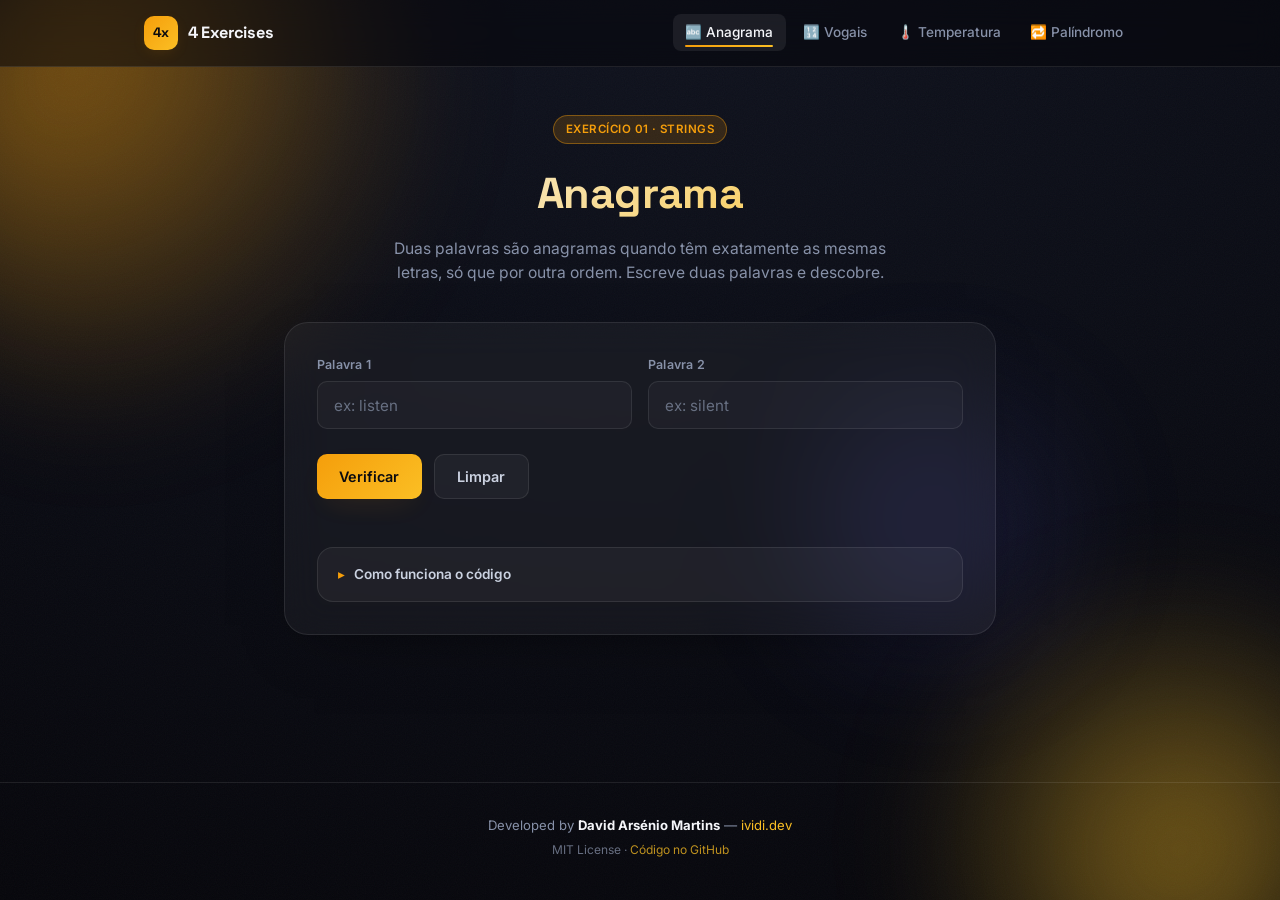
==== anagrama.html @ 0399c36a "Rebuild the 4 exercises with a modern animated UI Redesigns anagrama, contador de vogais, conversor " ====
<!DOCTYPE html>
<html lang="pt" class="theme-anagrama">
<head>
<meta charset="UTF-8" />
<meta name="viewport" content="width=device-width, initial-scale=1.0" />
<title>Anagrama — 4 Exercises</title>
<meta name="description" content="Verifica se duas palavras são anagramas, com visualização animada das letras ordenadas." />
<link rel="icon" href="data:image/svg+xml,%3Csvg xmlns='http://www.w3.org/2000/svg' viewBox='0 0 100 100'%3E%3Crect width='100' height='100' rx='24' fill='%230b0d16'/%3E%3Ctext x='50' y='68' font-size='54' text-anchor='middle'%3E%F0%9F%94%A4%3C/text%3E%3C/svg%3E" />
<link rel="preconnect" href="https://fonts.googleapis.com" />
<link rel="stylesheet" href="css/style.css" />
<link rel="stylesheet" href="css/anagrama.css" />
</head>
<body>
<div class="bg-orbs" aria-hidden="true">
  <span class="orb orb-1"></span>
  <span class="orb orb-2"></span>
  <span class="orb orb-3"></span>
</div>
<div class="grain" aria-hidden="true"></div>

<header class="site-nav">
  <div class="nav-inner">
    <a href="index.html" class="brand"><span class="brand-mark">4x</span>4 Exercises</a>
    <nav class="nav-links">
      <a href="anagrama.html">🔤 Anagrama</a>
      <a href="contador.html">🔢 Vogais</a>
      <a href="conversor.html">🌡️ Temperatura</a>
      <a href="palindromo.html">🔁 Palíndromo</a>
    </nav>
  </div>
</header>

<main>
  <section class="exercise-hero">
    <span class="badge">Exercício 01 · Strings</span>
    <h1>Anagrama</h1>
    <p class="lead">Duas palavras são anagramas quando têm exatamente as mesmas letras, só que por outra ordem. Escreve duas palavras e descobre.</p>
  </section>

  <section class="panel">
    <div class="row-2">
      <div class="field">
        <label for="palavra1">Palavra 1</label>
        <input class="input" type="text" id="palavra1" placeholder="ex: listen" autocomplete="off" />
      </div>
      <div class="field">
        <label for="palavra2">Palavra 2</label>
        <input class="input" type="text" id="palavra2" placeholder="ex: silent" autocomplete="off" />
      </div>
    </div>

    <div class="actions">
      <button class="btn btn-primary" onclick="verificar()">Verificar</button>
      <button class="btn btn-ghost" onclick="limpar()">Limpar</button>
    </div>

    <div class="result" id="resultado"></div>

    <div class="tiles-wrap" id="tilesWrap">
      <div class="tiles-row">
        <span class="tiles-label">Palavra 1 ordenada</span>
        <div class="tiles" id="tiles1"></div>
      </div>
      <div class="tiles-row">
        <span class="tiles-label">Palavra 2 ordenada</span>
        <div class="tiles" id="tiles2"></div>
      </div>
    </div>

    <details class="how">
      <summary>Como funciona o código</summary>
      <div class="how-body">
        <p>Cada palavra é passada para minúsculas, sem espaços, depois dividida em letras com <code>split("")</code>, ordenada alfabeticamente com <code>sort()</code> e reconstruída com <code>join("")</code>. Se as duas strings resultantes forem iguais, são anagramas.</p>
        <pre>a = a.toLowerCase().replace(/ /g, "").split("").sort().join("");
b = b.toLowerCase().replace(/ /g, "").split("").sort().join("");
a === b // true → anagramas</pre>
      </div>
    </details>
  </section>
</main>

<footer class="site-footer">
  <p>Developed by <strong>David Arsénio Martins</strong> — <a href="https://ividi.dev/" target="_blank" rel="noopener">ividi.dev</a></p>
  <p class="fine-print">MIT License · <a href="https://github.com/VidiPT89/4exercisesHD" target="_blank" rel="noopener">Código no GitHub</a></p>
</footer>

<script src="js/app.js"></script>
<script src="js/anagrama.js"></script>
</body>
</html>
---- css/style.css ----
/* =========================================================
   4 Exercises HD — Shared Design System
   Developed by David Arsénio Martins — https://ividi.dev/
   ========================================================= */

@import url('https://fonts.googleapis.com/css2?family=Space+Grotesk:wght@500;600;700&family=Inter:wght@400;500;600;700&display=swap');

:root {
  --bg-0: #06060b;
  --bg-1: #0b0d16;
  --bg-2: #10131f;
  --ink-0: #f5f6fa;
  --ink-1: #cbd2e1;
  --ink-2: #8791a8;
  --line: rgba(255, 255, 255, 0.09);
  --glass: rgba(255, 255, 255, 0.045);
  --glass-strong: rgba(255, 255, 255, 0.07);
  --danger: #f87171;
  --success: #34d399;

  /* default accent (home) */
  --accent: #f59e0b;
  --accent-2: #fb923c;
  --accent-soft: rgba(245, 158, 11, 0.16);

  --radius-sm: 10px;
  --radius-md: 16px;
  --radius-lg: 24px;
  --ease: cubic-bezier(0.22, 1, 0.36, 1);
  --font-head: 'Space Grotesk', system-ui, -apple-system, sans-serif;
  --font-body: 'Inter', system-ui, -apple-system, sans-serif;
}

html.theme-anagrama   { --accent: #f59e0b; --accent-2: #fbbf24; --accent-soft: rgba(245, 158, 11, .16); }
html.theme-contador   { --accent: #22d3ee; --accent-2: #34d399; --accent-soft: rgba(34, 211, 238, .16); }
html.theme-conversor  { --accent: #fb7185; --accent-2: #f97316; --accent-soft: rgba(251, 113, 133, .16); }
html.theme-palindromo { --accent: #c084fc; --accent-2: #f472b6; --accent-soft: rgba(192, 132, 252, .16); }

* { margin: 0; padding: 0; box-sizing: border-box; }

html { scroll-behavior: smooth; }

body {
  min-height: 100vh;
  background: radial-gradient(120% 120% at 50% -10%, var(--bg-2) 0%, var(--bg-1) 45%, var(--bg-0) 100%);
  color: var(--ink-1);
  font-family: var(--font-body);
  line-height: 1.55;
  overflow-x: hidden;
  position: relative;
  display: flex;
  flex-direction: column;
}

h1, h2, h3, .brand { font-family: var(--font-head); color: var(--ink-0); letter-spacing: -0.01em; }

a { color: inherit; }

::selection { background: var(--accent); color: #0a0a0f; }

/* ---------- ambient background orbs ---------- */
.bg-orbs {
  position: fixed;
  inset: 0;
  z-index: 0;
  pointer-events: none;
  overflow: hidden;
}

.orb {
  position: absolute;
  border-radius: 50%;
  filter: blur(70px);
  opacity: 0.55;
  will-change: transform;
}

.orb-1 {
  width: 42vw; height: 42vw;
  top: -12%; left: -8%;
  background: radial-gradient(circle at 30% 30%, var(--accent), transparent 70%);
  animation: float1 22s var(--ease) infinite alternate;
}

.orb-2 {
  width: 34vw; height: 34vw;
  bottom: -14%; right: -6%;
  background: radial-gradient(circle at 60% 60%, var(--accent-2), transparent 70%);
  animation: float2 26s var(--ease) infinite alternate;
}

.orb-3 {
  width: 26vw; height: 26vw;
  top: 40%; left: 60%;
  background: radial-gradient(circle, #6366f1, transparent 70%);
  opacity: 0.25;
  animation: float3 30s var(--ease) infinite alternate;
}

@keyframes float1 { to { transform: translate(6vw, 8vh) scale(1.12); } }
@keyframes float2 { to { transform: translate(-5vw, -6vh) scale(1.08); } }
@keyframes float3 { to { transform: translate(-8vw, 5vh) scale(0.94); } }

.grain {
  position: fixed;
  inset: 0;
  z-index: 1;
  pointer-events: none;
  background-image: url("data:image/svg+xml,%3Csvg xmlns='http://www.w3.org/2000/svg' width='120' height='120'%3E%3Cfilter id='n'%3E%3CfeTurbulence type='fractalNoise' baseFrequency='0.9' numOctaves='2' stitchTiles='stitch'/%3E%3C/filter%3E%3Crect width='100%25' height='100%25' filter='url(%23n)' opacity='0.035'/%3E%3C/svg%3E");
}

/* ---------- nav ---------- */
.site-nav {
  position: sticky;
  top: 0;
  z-index: 20;
  backdrop-filter: blur(14px);
  -webkit-backdrop-filter: blur(14px);
  background: rgba(6, 6, 11, 0.55);
  border-bottom: 1px solid var(--line);
}

.nav-inner {
  max-width: 1040px;
  margin: 0 auto;
  padding: 0.9rem 1.5rem;
  display: flex;
  align-items: center;
  justify-content: space-between;
  gap: 1rem;
  flex-wrap: wrap;
}

.brand {
  display: flex;
  align-items: center;
  gap: 0.6rem;
  font-weight: 700;
  font-size: 1.02rem;
  text-decoration: none;
}

.brand-mark {
  display: grid;
  place-items: center;
  width: 34px;
  height: 34px;
  border-radius: 10px;
  background: linear-gradient(135deg, var(--accent), var(--accent-2));
  color: #0a0a0f;
  font-weight: 700;
  font-size: 0.85rem;
  box-shadow: 0 4px 16px -4px var(--accent-soft);
}

.nav-links {
  display: flex;
  gap: 0.25rem;
  flex-wrap: wrap;
}

.nav-links a {
  position: relative;
  padding: 0.5rem 0.8rem;
  font-size: 0.85rem;
  font-weight: 500;
  color: var(--ink-2);
  text-decoration: none;
  border-radius: 8px;
  transition: color 0.2s var(--ease), background 0.2s var(--ease);
  white-space: nowrap;
}

.nav-links a:hover { color: var(--ink-0); background: var(--glass); }

.nav-links a.active {
  color: var(--ink-0);
  background: var(--glass-strong);
}

.nav-links a.active::after {
  content: '';
  position: absolute;
  left: 0.8rem;
  right: 0.8rem;
  bottom: 0.28rem;
  height: 2px;
  border-radius: 2px;
  background: linear-gradient(90deg, var(--accent), var(--accent-2));
}

/* ---------- layout ---------- */
main {
  position: relative;
  z-index: 2;
  flex: 1;
  width: 100%;
  max-width: 760px;
  margin: 0 auto;
  padding: 3rem 1.5rem 4rem;
}

.exercise-hero {
  text-align: center;
  margin-bottom: 2.25rem;
  animation: fadeInUp 0.7s var(--ease) both;
}

.badge {
  display: inline-flex;
  align-items: center;
  gap: 0.4rem;
  padding: 0.3rem 0.75rem;
  border-radius: 999px;
  font-size: 0.72rem;
  font-weight: 600;
  letter-spacing: 0.04em;
  text-transform: uppercase;
  color: var(--accent);
  background: var(--accent-soft);
  border: 1px solid color-mix(in srgb, var(--accent) 40%, transparent);
  margin-bottom: 1rem;
}

.exercise-hero h1 {
  font-size: clamp(2rem, 5vw, 2.7rem);
  margin-bottom: 0.6rem;
  background: linear-gradient(135deg, var(--ink-0), var(--accent-2));
  -webkit-background-clip: text;
  background-clip: text;
  color: transparent;
}

.exercise-hero .lead {
  color: var(--ink-2);
  max-width: 520px;
  margin: 0 auto;
  font-size: 0.98rem;
}

/* ---------- glass panel ---------- */
.panel {
  background: var(--glass);
  border: 1px solid var(--line);
  border-radius: var(--radius-lg);
  padding: 2rem;
  backdrop-filter: blur(18px);
  -webkit-backdrop-filter: blur(18px);
  box-shadow: 0 20px 60px -30px rgba(0, 0, 0, 0.6);
  animation: fadeInUp 0.8s 0.05s var(--ease) both;
}

@media (max-width: 560px) { .panel { padding: 1.4rem; } }

/* ---------- fields ---------- */
.field { margin-bottom: 1.15rem; }

.field label {
  display: block;
  font-size: 0.78rem;
  font-weight: 600;
  color: var(--ink-2);
  margin-bottom: 0.45rem;
  letter-spacing: 0.02em;
}

.input, select.input {
  width: 100%;
  padding: 0.85rem 1rem;
  border-radius: var(--radius-sm);
  border: 1px solid var(--line);
  background: rgba(255, 255, 255, 0.03);
  color: var(--ink-0);
  font-family: var(--font-body);
  font-size: 0.95rem;
  outline: none;
  transition: border-color 0.2s var(--ease), box-shadow 0.2s var(--ease), background 0.2s var(--ease);
}

.input::placeholder { color: var(--ink-2); opacity: 0.7; }

.input:focus, select.input:focus {
  border-color: var(--accent);
  background: rgba(255, 255, 255, 0.05);
  box-shadow: 0 0 0 4px var(--accent-soft);
}

.input.shake { animation: shake 0.4s var(--ease); border-color: var(--danger); }

select.input {
  appearance: none;
  background-image: linear-gradient(45deg, transparent 50%, var(--ink-2) 50%), linear-gradient(135deg, var(--ink-2) 50%, transparent 50%);
  background-position: calc(100% - 20px) center, calc(100% - 15px) center;
  background-size: 5px 5px, 5px 5px;
  background-repeat: no-repeat;
  padding-right: 2.4rem;
  cursor: pointer;
}

.row-2 { display: grid; grid-template-columns: 1fr 1fr; gap: 1rem; }
@media (max-width: 560px) { .row-2 { grid-template-columns: 1fr; } }

/* ---------- buttons ---------- */
.actions {
  display: flex;
  gap: 0.75rem;
  flex-wrap: wrap;
  margin-top: 0.4rem;
}

.btn {
  position: relative;
  overflow: hidden;
  border: none;
  cursor: pointer;
  font-family: var(--font-body);
  font-weight: 600;
  font-size: 0.9rem;
  padding: 0.8rem 1.4rem;
  border-radius: var(--radius-sm);
  transition: transform 0.18s var(--ease), box-shadow 0.18s var(--ease), filter 0.18s var(--ease);
  isolation: isolate;
}

.btn:active { transform: scale(0.96); }

.btn-primary {
  color: #0a0a0f;
  background: linear-gradient(135deg, var(--accent), var(--accent-2));
  box-shadow: 0 10px 30px -12px var(--accent-soft);
}

.btn-primary:hover { filter: brightness(1.08); box-shadow: 0 14px 34px -10px var(--accent-soft); transform: translateY(-2px); }

.btn-ghost {
  color: var(--ink-1);
  background: var(--glass);
  border: 1px solid var(--line);
}

.btn-ghost:hover { background: var(--glass-strong); color: var(--ink-0); transform: translateY(-2px); }

.ripple {
  position: absolute;
  border-radius: 50%;
  transform: scale(0);
  background: rgba(255, 255, 255, 0.55);
  animation: ripple 0.6s ease-out;
  pointer-events: none;
}

@keyframes ripple { to { transform: scale(2.6); opacity: 0; } }

/* ---------- result panel ---------- */
.result {
  margin-top: 1.4rem;
  padding: 0;
  max-height: 0;
  opacity: 0;
  overflow: hidden;
  border-radius: var(--radius-sm);
  transition: max-height 0.45s var(--ease), opacity 0.35s var(--ease), padding 0.35s var(--ease), margin 0.35s var(--ease);
  display: flex;
  align-items: center;
  gap: 0.75rem;
  font-weight: 600;
  font-size: 0.95rem;
  border: 1px solid transparent;
}

.result.show {
  max-height: 200px;
  opacity: 1;
  padding: 1rem 1.1rem;
  margin-top: 1.4rem;
}

.result.ok { background: rgba(52, 211, 153, 0.1); border-color: rgba(52, 211, 153, 0.35); color: #6ee7b7; }
.result.err { background: rgba(248, 113, 113, 0.1); border-color: rgba(248, 113, 113, 0.35); color: #fca5a5; }
.result.neutral { background: var(--glass-strong); border-color: var(--line); color: var(--ink-0); }

.result-icon { flex-shrink: 0; width: 22px; height: 22px; }
.result-icon svg { width: 100%; height: 100%; }
.result-icon path, .result-icon circle {
  stroke-dasharray: 60;
  stroke-dashoffset: 60;
  animation: draw 0.5s 0.1s var(--ease) forwards;
}

@keyframes draw { to { stroke-dashoffset: 0; } }

/* ---------- how it works ---------- */
.how {
  margin-top: 1.5rem;
  border: 1px solid var(--line);
  border-radius: var(--radius-md);
  background: var(--glass);
  overflow: hidden;
  animation: fadeInUp 0.9s 0.1s var(--ease) both;
}

.how summary {
  cursor: pointer;
  padding: 1rem 1.25rem;
  font-size: 0.85rem;
  font-weight: 600;
  color: var(--ink-1);
  display: flex;
  align-items: center;
  gap: 0.6rem;
  list-style: none;
}

.how summary::-webkit-details-marker { display: none; }

.how summary::before {
  content: '▸';
  color: var(--accent);
  transition: transform 0.25s var(--ease);
  display: inline-block;
}

.how[open] summary::before { transform: rotate(90deg); }

.how .how-body {
  padding: 0 1.25rem 1.25rem;
  font-size: 0.85rem;
  color: var(--ink-2);
}

.how code {
  background: rgba(255, 255, 255, 0.06);
  padding: 0.1rem 0.4rem;
  border-radius: 4px;
  font-size: 0.82em;
  color: var(--accent-2);
}

.how pre {
  background: rgba(0, 0, 0, 0.35);
  border: 1px solid var(--line);
  border-radius: 10px;
  padding: 0.9rem 1rem;
  overflow-x: auto;
  margin-top: 0.6rem;
  font-size: 0.78rem;
  line-height: 1.7;
  color: var(--ink-1);
}

/* ---------- footer ---------- */
.site-footer {
  position: relative;
  z-index: 2;
  text-align: center;
  padding: 2rem 1.5rem 2.5rem;
  color: var(--ink-2);
  font-size: 0.82rem;
  border-top: 1px solid var(--line);
}

.site-footer strong { color: var(--ink-0); }

.site-footer a {
  color: var(--accent-2);
  text-decoration: none;
  border-bottom: 1px solid transparent;
  transition: border-color 0.2s var(--ease);
}

.site-footer a:hover { border-color: currentColor; }

.site-footer .fine-print { margin-top: 0.4rem; opacity: 0.75; font-size: 0.75rem; }

/* ---------- shared keyframes / utils ---------- */
@keyframes fadeInUp {
  from { opacity: 0; transform: translateY(18px); }
  to { opacity: 1; transform: translateY(0); }
}

@keyframes shake {
  10%, 90% { transform: translateX(-1px); }
  20%, 80% { transform: translateX(2px); }
  30%, 50%, 70% { transform: translateX(-4px); }
  40%, 60% { transform: translateX(4px); }
}

@keyframes popIn {
  from { opacity: 0; transform: scale(0.6); }
  to { opacity: 1; transform: scale(1); }
}

@keyframes pulseGlow {
  0%, 100% { box-shadow: 0 0 0 0 var(--accent-soft); }
  50% { box-shadow: 0 0 0 10px transparent; }
}

.sr-only {
  position: absolute;
  width: 1px; height: 1px;
  overflow: hidden;
  clip: rect(0 0 0 0);
  white-space: nowrap;
}

@media (prefers-reduced-motion: reduce) {
  *, *::before, *::after { animation-duration: 0.001ms !important; animation-iteration-count: 1 !important; transition-duration: 0.001ms !important; }
}
---- css/anagrama.css ----
/* Anagrama — specific styles */

.tiles-wrap {
  display: none;
  margin-top: 1.4rem;
  gap: 1.2rem;
  flex-direction: column;
}

.tiles-wrap.show { display: flex; animation: fadeInUp 0.4s var(--ease) both; }

.tiles-row { display: flex; flex-direction: column; gap: 0.4rem; }

.tiles-row .tiles-label { font-size: 0.72rem; color: var(--ink-2); font-weight: 600; letter-spacing: 0.03em; }

.tiles { display: flex; flex-wrap: wrap; gap: 0.35rem; }

.tile {
  width: 34px;
  height: 34px;
  display: grid;
  place-items: center;
  border-radius: 8px;
  background: var(--glass-strong);
  border: 1px solid var(--line);
  font-family: var(--font-head);
  font-weight: 600;
  font-size: 0.95rem;
  color: var(--ink-1);
  text-transform: uppercase;
  animation: popIn 0.35s var(--ease) both;
}

.tile.match { border-color: var(--success); color: #6ee7b7; background: rgba(52, 211, 153, 0.12); }
.tile.miss { border-color: var(--danger); color: #fca5a5; background: rgba(248, 113, 113, 0.1); }
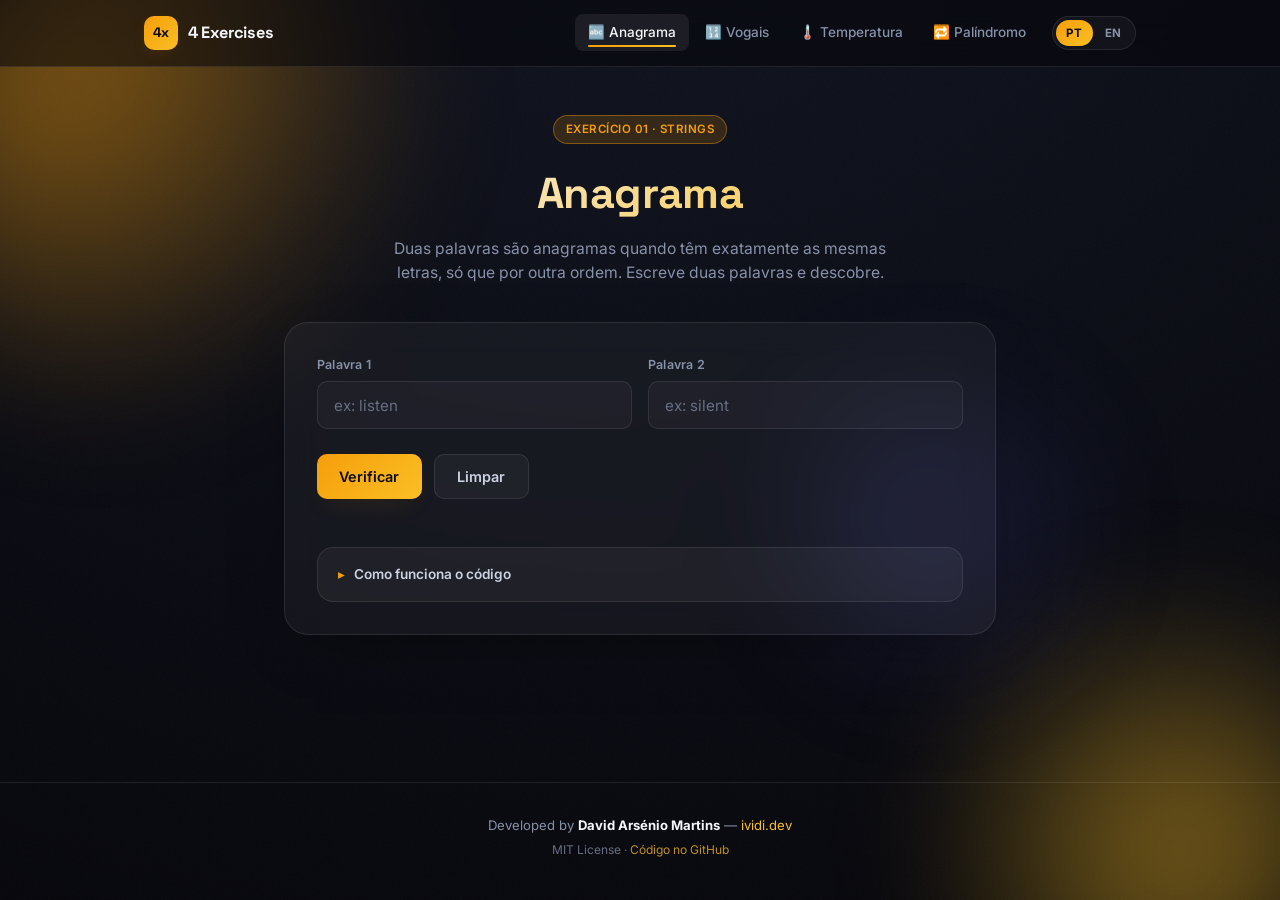
==== commit 01f1f957: "Add PT/EN language switcher Adds a language toggle in the nav that translates the whole site (labels" ====
--- a/anagrama.html
+++ b/anagrama.html
@@ -3,8 +3,8 @@
 <head>
 <meta charset="UTF-8" />
 <meta name="viewport" content="width=device-width, initial-scale=1.0" />
-<title>Anagrama — 4 Exercises</title>
-<meta name="description" content="Verifica se duas palavras são anagramas, com visualização animada das letras ordenadas." />
+<title data-i18n="anagrama.pageTitle">Anagrama — 4 Exercises</title>
+<meta name="description" data-i18n-content="anagrama.metaDesc" content="Verifica se duas palavras são anagramas, com visualização animada das letras ordenadas." />
 <link rel="icon" href="data:image/svg+xml,%3Csvg xmlns='http://www.w3.org/2000/svg' viewBox='0 0 100 100'%3E%3Crect width='100' height='100' rx='24' fill='%230b0d16'/%3E%3Ctext x='50' y='68' font-size='54' text-anchor='middle'%3E%F0%9F%94%A4%3C/text%3E%3C/svg%3E" />
 <link rel="preconnect" href="https://fonts.googleapis.com" />
 <link rel="stylesheet" href="css/style.css" />
@@ -21,56 +21,62 @@
 <header class="site-nav">
   <div class="nav-inner">
     <a href="index.html" class="brand"><span class="brand-mark">4x</span>4 Exercises</a>
-    <nav class="nav-links">
-      <a href="anagrama.html">🔤 Anagrama</a>
-      <a href="contador.html">🔢 Vogais</a>
-      <a href="conversor.html">🌡️ Temperatura</a>
-      <a href="palindromo.html">🔁 Palíndromo</a>
-    </nav>
+    <div class="nav-right">
+      <nav class="nav-links">
+        <a href="anagrama.html" data-i18n="nav.anagrama">🔤 Anagrama</a>
+        <a href="contador.html" data-i18n="nav.contador">🔢 Vogais</a>
+        <a href="conversor.html" data-i18n="nav.conversor">🌡️ Temperatura</a>
+        <a href="palindromo.html" data-i18n="nav.palindromo">🔁 Palíndromo</a>
+      </nav>
+      <div class="lang-switch" role="group" aria-label="Idioma / Language">
+        <button class="lang-btn" data-lang="pt" onclick="setLang('pt')">PT</button>
+        <button class="lang-btn" data-lang="en" onclick="setLang('en')">EN</button>
+      </div>
+    </div>
   </div>
 </header>
 
 <main>
   <section class="exercise-hero">
-    <span class="badge">Exercício 01 · Strings</span>
-    <h1>Anagrama</h1>
-    <p class="lead">Duas palavras são anagramas quando têm exatamente as mesmas letras, só que por outra ordem. Escreve duas palavras e descobre.</p>
+    <span class="badge" data-i18n="anagrama.badge">Exercício 01 · Strings</span>
+    <h1 data-i18n="anagrama.h1">Anagrama</h1>
+    <p class="lead" data-i18n="anagrama.lead">Duas palavras são anagramas quando têm exatamente as mesmas letras, só que por outra ordem. Escreve duas palavras e descobre.</p>
   </section>
 
   <section class="panel">
     <div class="row-2">
       <div class="field">
-        <label for="palavra1">Palavra 1</label>
-        <input class="input" type="text" id="palavra1" placeholder="ex: listen" autocomplete="off" />
+        <label for="palavra1" data-i18n="anagrama.label1">Palavra 1</label>
+        <input class="input" type="text" id="palavra1" data-i18n-placeholder="anagrama.placeholder1" placeholder="ex: listen" autocomplete="off" />
       </div>
       <div class="field">
-        <label for="palavra2">Palavra 2</label>
-        <input class="input" type="text" id="palavra2" placeholder="ex: silent" autocomplete="off" />
+        <label for="palavra2" data-i18n="anagrama.label2">Palavra 2</label>
+        <input class="input" type="text" id="palavra2" data-i18n-placeholder="anagrama.placeholder2" placeholder="ex: silent" autocomplete="off" />
       </div>
     </div>
 
     <div class="actions">
-      <button class="btn btn-primary" onclick="verificar()">Verificar</button>
-      <button class="btn btn-ghost" onclick="limpar()">Limpar</button>
+      <button class="btn btn-primary" onclick="verificar()" data-i18n="anagrama.btnCheck">Verificar</button>
+      <button class="btn btn-ghost" onclick="limpar()" data-i18n="anagrama.btnClear">Limpar</button>
     </div>
 
     <div class="result" id="resultado"></div>
 
     <div class="tiles-wrap" id="tilesWrap">
       <div class="tiles-row">
-        <span class="tiles-label">Palavra 1 ordenada</span>
+        <span class="tiles-label" data-i18n="anagrama.tilesLabel1">Palavra 1 ordenada</span>
         <div class="tiles" id="tiles1"></div>
       </div>
       <div class="tiles-row">
-        <span class="tiles-label">Palavra 2 ordenada</span>
+        <span class="tiles-label" data-i18n="anagrama.tilesLabel2">Palavra 2 ordenada</span>
         <div class="tiles" id="tiles2"></div>
       </div>
     </div>
 
     <details class="how">
-      <summary>Como funciona o código</summary>
+      <summary data-i18n="anagrama.howSummary">Como funciona o código</summary>
       <div class="how-body">
-        <p>Cada palavra é passada para minúsculas, sem espaços, depois dividida em letras com <code>split("")</code>, ordenada alfabeticamente com <code>sort()</code> e reconstruída com <code>join("")</code>. Se as duas strings resultantes forem iguais, são anagramas.</p>
+        <p data-i18n-html="anagrama.howBody">Cada palavra é passada para minúsculas, sem espaços, depois dividida em letras com <code>split("")</code>, ordenada alfabeticamente com <code>sort()</code> e reconstruída com <code>join("")</code>. Se as duas strings resultantes forem iguais, são anagramas.</p>
         <pre>a = a.toLowerCase().replace(/ /g, "").split("").sort().join("");
 b = b.toLowerCase().replace(/ /g, "").split("").sort().join("");
 a === b // true → anagramas</pre>
@@ -81,9 +87,10 @@
 
 <footer class="site-footer">
   <p>Developed by <strong>David Arsénio Martins</strong> — <a href="https://ividi.dev/" target="_blank" rel="noopener">ividi.dev</a></p>
-  <p class="fine-print">MIT License · <a href="https://github.com/VidiPT89/4exercisesHD" target="_blank" rel="noopener">Código no GitHub</a></p>
+  <p class="fine-print" data-i18n-html="footer.license">MIT License · <a href="https://github.com/VidiPT89/4exercisesHD" target="_blank" rel="noopener">Código no GitHub</a></p>
 </footer>
 
+<script src="js/i18n.js"></script>
 <script src="js/app.js"></script>
 <script src="js/anagrama.js"></script>
 </body>
--- a/css/style.css
+++ b/css/style.css
@@ -153,10 +153,47 @@
   box-shadow: 0 4px 16px -4px var(--accent-soft);
 }
 
+.nav-right {
+  display: flex;
+  align-items: center;
+  gap: 0.85rem;
+  flex-wrap: wrap;
+}
+
 .nav-links {
   display: flex;
   gap: 0.25rem;
   flex-wrap: wrap;
+}
+
+.lang-switch {
+  display: flex;
+  gap: 2px;
+  padding: 3px;
+  border-radius: 999px;
+  background: var(--glass);
+  border: 1px solid var(--line);
+}
+
+.lang-btn {
+  border: none;
+  cursor: pointer;
+  background: transparent;
+  color: var(--ink-2);
+  font-family: var(--font-body);
+  font-weight: 700;
+  font-size: 0.72rem;
+  letter-spacing: 0.03em;
+  padding: 0.35rem 0.65rem;
+  border-radius: 999px;
+  transition: color 0.2s var(--ease), background 0.2s var(--ease);
+}
+
+.lang-btn:hover { color: var(--ink-0); }
+
+.lang-btn.active {
+  color: #0a0a0f;
+  background: linear-gradient(135deg, var(--accent), var(--accent-2));
 }
 
 .nav-links a {
